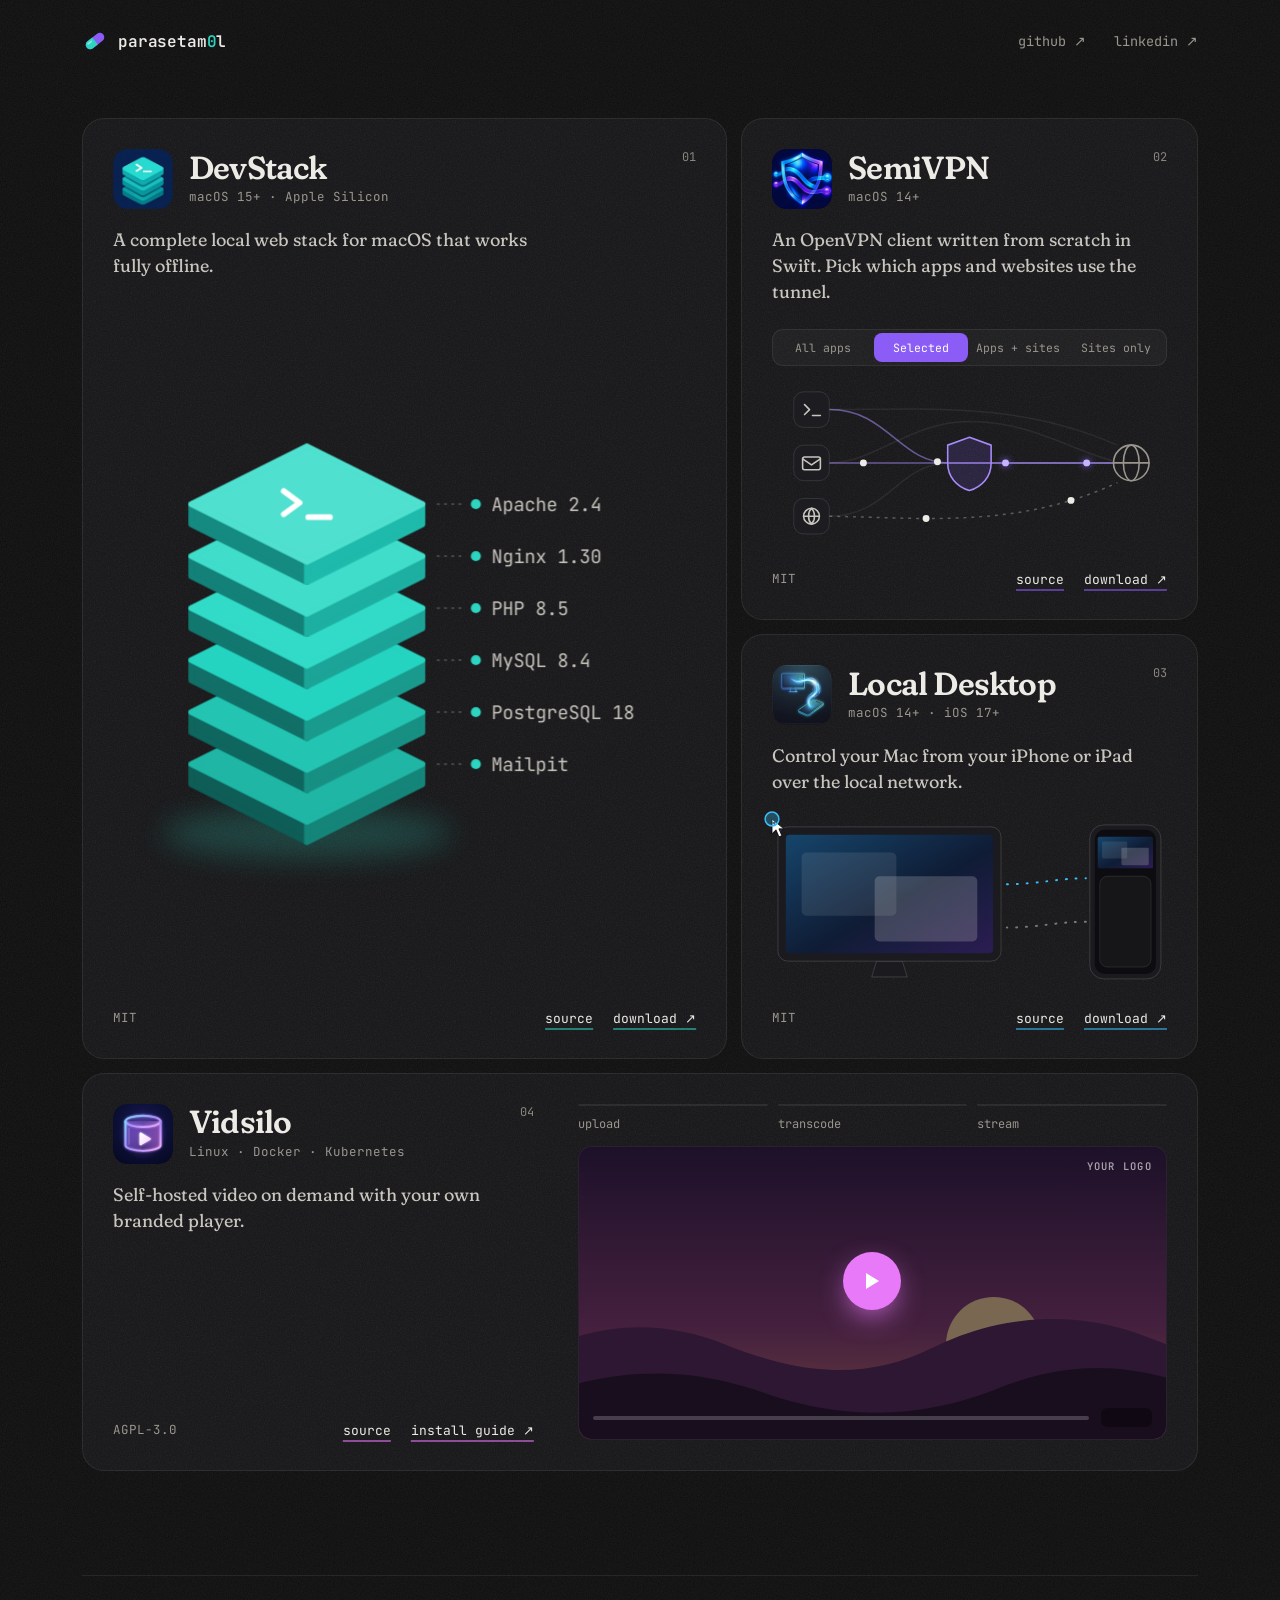
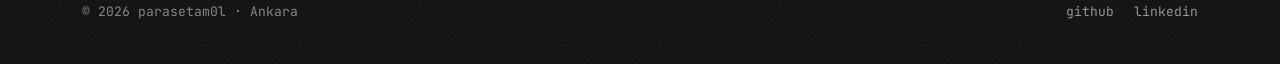
==== index.html @ 95d3b38f "Add an app showcase page for GitHub Pages A static page showing DevStack, SemiVPN, Local Desktop and" ====
<!doctype html>
<html lang="en">
<head>
  <meta charset="utf-8">
  <meta name="viewport" content="width=device-width, initial-scale=1">
  <title>parasetam0l</title>
  <meta name="description" content="Personal projects by parasetam0l: DevStack, SemiVPN, Local Desktop and Vidsilo — Mac and iPhone apps in Swift and a self-hosted video server in Go.">
  <meta name="theme-color" content="#0C0C0D">
  <link rel="canonical" href="https://parasetam0l.github.io/">
  <link rel="icon" href="assets/favicon.svg" type="image/svg+xml">
  <link rel="apple-touch-icon" href="assets/apple-touch-icon.png">
  <meta property="og:type" content="website">
  <meta property="og:url" content="https://parasetam0l.github.io/">
  <meta property="og:title" content="parasetam0l">
  <meta property="og:description" content="DevStack, SemiVPN, Local Desktop and Vidsilo — personal projects by parasetam0l.">
  <meta property="og:image" content="https://parasetam0l.github.io/assets/og.png">
  <meta property="og:image:width" content="1200">
  <meta property="og:image:height" content="630">
  <meta name="twitter:card" content="summary_large_image">
  <link rel="preload" href="assets/fonts/fraunces.woff2" as="font" type="font/woff2" crossorigin>
  <link rel="stylesheet" href="assets/site.css">
  <script>document.documentElement.classList.add('js')</script>
</head>
<body>
  <a class="skip" href="#apps">Skip to the apps</a>

  <header class="wrap top">
    <a class="logo" href="./" aria-label="parasetam0l, home">
      <svg class="capsule" viewBox="0 0 32 32" width="26" height="26" aria-hidden="true">
        <g transform="rotate(-38 16 16)">
          <rect x="3" y="10.5" width="26" height="11" rx="5.5" fill="#8B5CF6"/>
          <path d="M8.5 10.5H16v11H8.5a5.5 5.5 0 0 1 0-11z" fill="#2DD4BF"/>
          <rect x="6" y="12.5" width="7" height="2.2" rx="1.1" fill="#fff" fill-opacity=".45"/>
        </g>
      </svg>
      <span>parasetam<b>0</b>l</span>
    </a>
    <nav class="nav" aria-label="Elsewhere">
      <a href="https://github.com/parasetam0l" rel="me">github <span aria-hidden="true">↗</span></a>
      <a href="https://www.linkedin.com/in/parasetam0l" rel="me">linkedin <span aria-hidden="true">↗</span></a>
    </nav>
  </header>

  <main>
    <section class="wrap" id="apps" aria-label="Apps">
      <div class="bento">

        <article class="tile t-devstack" style="--c: #2DD4BF; --i: 0">
          <div class="th">
            <img src="assets/icons/devstack.webp" alt="" width="60" height="60">
            <div>
              <h2><a href="https://github.com/parasetam0l/devstack">DevStack</a></h2>
              <p class="meta">macOS 15+ · Apple Silicon</p>
            </div>
            <span class="no" aria-hidden="true">01</span>
          </div>
          <p class="tag">A complete local web stack for macOS that works fully offline.</p>
          <div class="scene stack" aria-hidden="true">
            <svg viewBox="0 0 360 298">
              <defs><filter id="ds-blur" x="-50%" y="-200%" width="200%" height="500%"><feGaussianBlur stdDeviation="10"/></filter></defs>
              <ellipse class="floor" cx="112" cy="280" rx="100" ry="18" filter="url(#ds-blur)"/>
              <g class="pl" style="--d:0"><g class="lift">
                <path class="side-l" d="M32 232l80 40v14l-80-40z"/><path class="side-r" d="M112 272l80-40v14l-80 40z"/><path class="top" d="M112 192l80 40-80 40-80-40z"/>
                <g class="lbl"><path class="lead" d="M202 232h20"/><circle class="dot" cx="229" cy="232" r="3.5"/><text x="240" y="237">Mailpit</text></g>
              </g></g>
              <g class="pl" style="--d:1"><g class="lift">
                <path class="side-l" d="M32 196l80 40v14l-80-40z"/><path class="side-r" d="M112 236l80-40v14l-80 40z"/><path class="top" d="M112 156l80 40-80 40-80-40z"/>
                <g class="lbl"><path class="lead" d="M202 196h20"/><circle class="dot" cx="229" cy="196" r="3.5"/><text x="240" y="201">PostgreSQL 18</text></g>
              </g></g>
              <g class="pl" style="--d:2"><g class="lift">
                <path class="side-l" d="M32 160l80 40v14l-80-40z"/><path class="side-r" d="M112 200l80-40v14l-80 40z"/><path class="top" d="M112 120l80 40-80 40-80-40z"/>
                <g class="lbl"><path class="lead" d="M202 160h20"/><circle class="dot" cx="229" cy="160" r="3.5"/><text x="240" y="165">MySQL 8.4</text></g>
              </g></g>
              <g class="pl" style="--d:3"><g class="lift">
                <path class="side-l" d="M32 124l80 40v14l-80-40z"/><path class="side-r" d="M112 164l80-40v14l-80 40z"/><path class="top" d="M112 84l80 40-80 40-80-40z"/>
                <g class="lbl"><path class="lead" d="M202 124h20"/><circle class="dot" cx="229" cy="124" r="3.5"/><text x="240" y="129">PHP 8.5</text></g>
              </g></g>
              <g class="pl" style="--d:4"><g class="lift">
                <path class="side-l" d="M32 88l80 40v14l-80-40z"/><path class="side-r" d="M112 128l80-40v14l-80 40z"/><path class="top" d="M112 48l80 40-80 40-80-40z"/>
                <g class="lbl"><path class="lead" d="M202 88h20"/><circle class="dot" cx="229" cy="88" r="3.5"/><text x="240" y="93">Nginx 1.30</text></g>
              </g></g>
              <g class="pl" style="--d:5"><g class="lift">
                <path class="side-l" d="M32 52l80 40v14l-80-40z"/><path class="side-r" d="M112 92l80-40v14l-80 40z"/><path class="top" d="M112 12l80 40-80 40-80-40z"/>
                <path class="prompt" pathLength="1" d="M96 43l11 8-11 8M113 61h15"/>
                <g class="lbl"><path class="lead" d="M202 52h20"/><circle class="dot" cx="229" cy="52" r="3.5"/><text x="240" y="57">Apache 2.4</text></g>
              </g></g>
            </svg>
          </div>
          <p class="tf">
            <span class="meta">MIT</span>
            <a href="https://github.com/parasetam0l/devstack">source<span class="sr-only"> of DevStack</span></a>
            <a href="https://github.com/parasetam0l/devstack/releases/latest">download<span class="sr-only"> DevStack</span> <span aria-hidden="true">↗</span></a>
          </p>
        </article>

        <article class="tile t-semivpn" style="--c: #8B5CF6; --i: 1">
          <div class="th">
            <img src="assets/icons/semivpn.webp" alt="" width="60" height="60">
            <div>
              <h2><a href="https://github.com/parasetam0l/semi-vpn">SemiVPN</a></h2>
              <p class="meta">macOS 14+</p>
            </div>
            <span class="no" aria-hidden="true">02</span>
          </div>
          <p class="tag">An OpenVPN client written from scratch in Swift. Pick which apps and websites use the tunnel.</p>
          <div class="scene route" data-mode="apps">
            <div class="modes" role="group" aria-label="Routing modes (illustration)">
              <button type="button" data-mode="all" aria-pressed="false">All apps</button>
              <button type="button" data-mode="apps" aria-pressed="true">Selected</button>
              <button type="button" data-mode="mixed" aria-pressed="false">Apps + sites</button>
              <button type="button" data-mode="sites" aria-pressed="false">Sites only</button>
            </div>
            <svg viewBox="0 0 400 168" aria-hidden="true">
              <path class="tp" d="M58 30c60 0 70 54 122 54h166"/>
              <path class="tp" d="M58 84h288"/>
              <path class="tp" d="M58 138c60 0 70-54 122-54h166"/>
              <path class="dp" d="M58 30c102 0 192-8 292 36"/>
              <path class="dp" d="M58 84c46 0 82-42 142-42 62 0 100 28 146 40"/>
              <path class="dp" d="M58 138c102 2 192 12 292-34"/>
              <path class="shield" d="M200 58l22 8v18c0 14-9 24-22 28-13-4-22-14-22-28V66z"/>
              <g class="node"><rect x="22" y="12" width="36" height="36" rx="10"/><path d="M33 25l5 5-5 5M41 36h8"/></g>
              <g class="node"><rect x="22" y="66" width="36" height="36" rx="10"/><rect x="31" y="78" width="18" height="13" rx="2"/><path d="M31 80l9 6 9-6"/></g>
              <g class="node"><rect x="22" y="120" width="36" height="36" rx="10"/><circle cx="40" cy="138" r="8"/><path d="M32 138h16M40 130c-4 4-4 12 0 16M40 130c4 4 4 12 0 16"/></g>
              <g class="globe"><circle cx="364" cy="84" r="18"/><ellipse cx="364" cy="84" rx="8" ry="18"/><path d="M346 84h36"/></g>
              <circle class="pk" r="3.5" cx="58" cy="30"/><circle class="pk" r="3.5" cx="58" cy="84"/><circle class="pk" r="3.5" cx="58" cy="138"/>
              <circle class="pk" r="3.5" cx="58" cy="30"/><circle class="pk" r="3.5" cx="58" cy="84"/><circle class="pk" r="3.5" cx="58" cy="138"/>
            </svg>
          </div>
          <p class="tf">
            <span class="meta">MIT</span>
            <a href="https://github.com/parasetam0l/semi-vpn">source<span class="sr-only"> of SemiVPN</span></a>
            <a href="https://github.com/parasetam0l/semi-vpn/releases/latest">download<span class="sr-only"> SemiVPN</span> <span aria-hidden="true">↗</span></a>
          </p>
        </article>

        <article class="tile t-localdesktop" style="--c: #38BDF8; --i: 2">
          <div class="th">
            <img src="assets/icons/localdesktop.webp" alt="" width="60" height="60">
            <div>
              <h2><a href="https://github.com/parasetam0l/local-desktop">Local Desktop</a></h2>
              <p class="meta">macOS 14+ · iOS 17+</p>
            </div>
            <span class="no" aria-hidden="true">03</span>
          </div>
          <p class="tag">Control your Mac from your iPhone or iPad over the local network.</p>
          <div class="scene mirror" aria-hidden="true">
            <svg viewBox="0 0 400 168">
              <defs>
                <linearGradient id="ld-wall" x1="0" y1="0" x2="1" y2="1">
                  <stop offset="0" stop-color="#16456B"/><stop offset=".55" stop-color="#0F1C35"/><stop offset="1" stop-color="#2C1D52"/>
                </linearGradient>
              </defs>
              <path class="frame" d="M106 144h26l5 16h-36z"/>
              <rect class="frame" x="6" y="8" width="226" height="136" rx="10"/>
              <rect x="14" y="16" width="210" height="120" rx="4" fill="url(#ld-wall)"/>
              <rect class="win" x="30" y="34" width="96" height="64" rx="5"/>
              <rect class="win front" x="104" y="58" width="104" height="66" rx="5"/>
              <path class="flow out" d="M238 66c32 0 52-6 80-6"/>
              <path class="flow in" d="M318 104c-28 0-48 6-80 6"/>
              <rect class="frame" x="322" y="6" width="72" height="156" rx="14"/>
              <rect x="327" y="11" width="62" height="146" rx="10" fill="#0D0D11"/>
              <rect x="330" y="18" width="56" height="32" rx="2" fill="url(#ld-wall)"/>
              <rect class="win" x="334.3" y="22.8" width="25.6" height="17.1" rx="1.5"/>
              <rect class="win front" x="354" y="29.2" width="27.7" height="17.6" rx="1.5"/>
              <rect class="pad" x="332" y="58" width="52" height="92" rx="8"/>
              <g class="cur mac"><path d="M0 0v15l4-4 3 7 3-1-3-7h5z"/></g>
              <g class="cur mini"><path d="M0 0v4.6l1.2-1.2.9 2.1.9-.3-.9-2.1h1.5z"/></g>
              <g class="finger"><circle r="7"/></g>
            </svg>
          </div>
          <p class="tf">
            <span class="meta">MIT</span>
            <a href="https://github.com/parasetam0l/local-desktop">source<span class="sr-only"> of Local Desktop</span></a>
            <a href="https://github.com/parasetam0l/local-desktop/releases/latest">download<span class="sr-only"> Local Desktop</span> <span aria-hidden="true">↗</span></a>
          </p>
        </article>

        <article class="tile t-vidsilo" style="--c: #E879F9; --i: 3">
          <div class="split-text">
            <div class="th">
              <img src="assets/icons/vidsilo.svg" alt="" width="60" height="60">
              <div>
                <h2><a href="https://github.com/parasetam0l/vidsilo">Vidsilo</a></h2>
                <p class="meta">Linux · Docker · Kubernetes</p>
              </div>
              <span class="no" aria-hidden="true">04</span>
            </div>
            <p class="tag">Self-hosted video on demand with your own branded player.</p>
          </div>
          <div class="scene vid" aria-hidden="true">
            <ol class="pipe"><li>upload</li><li>transcode</li><li>stream</li></ol>
            <div class="screen">
              <svg class="footage" viewBox="0 0 320 180" preserveAspectRatio="xMidYMid slice">
                <defs>
                  <linearGradient id="vs-sky" x1="0" y1="0" x2="0" y2="1">
                    <stop offset="0" stop-color="#2A1446"/><stop offset=".6" stop-color="#8A3A7A"/><stop offset="1" stop-color="#F08A7A"/>
                  </linearGradient>
                </defs>
                <rect width="320" height="180" fill="url(#vs-sky)"/>
                <circle class="sun" cx="226" cy="118" r="26" fill="#FFD8A8"/>
                <path class="hill far" d="M-40 132c40-26 80-30 120-14s76 20 112 2 78-22 118-6 60 12 90 2V200H-40z" fill="#5A2560"/>
                <path class="hill near" d="M-40 154c48-24 96-26 140-10s88 14 128-2 72-14 112 0 40 10 60 6V200H-40z" fill="#2B1233"/>
              </svg>
              <span class="dim"></span>
              <span class="wm">your logo</span>
              <span class="play"><svg width="18" height="20" viewBox="0 0 18 20"><path d="M3 2l13 8-13 8z" fill="#fff"/></svg></span>
              <span class="ctrl"><span class="bar"><i></i></span><span class="q"><i>480p</i><i>720p</i><i>1080p</i></span></span>
            </div>
          </div>
          <p class="tf">
            <span class="meta">AGPL-3.0</span>
            <a href="https://github.com/parasetam0l/vidsilo">source<span class="sr-only"> of Vidsilo</span></a>
            <a href="https://github.com/parasetam0l/vidsilo/blob/main/INSTALL.md">install guide<span class="sr-only"> for Vidsilo</span> <span aria-hidden="true">↗</span></a>
          </p>
        </article>

      </div>
    </section>
  </main>

  <footer class="wrap site-foot">
    <p>© <span id="year">2026</span> parasetam0l · Ankara</p>
    <p><a href="https://github.com/parasetam0l" rel="me">github</a> <a href="https://www.linkedin.com/in/parasetam0l" rel="me">linkedin</a></p>
  </footer>

  <script src="assets/site.js" defer></script>
</body>
</html>
---- assets/site.css ----
/* Fonts are self-hosted under the SIL Open Font License (see fonts/LICENSE-*.txt).
   Fraunces is pinned to SOFT 100 (WONK 1 for the italic); weight and optical size stay variable. */
@font-face { font-family: "Fraunces"; src: url(fonts/fraunces.woff2) format("woff2"); font-weight: 100 900; font-display: swap; }
@font-face { font-family: "Fraunces"; src: url(fonts/fraunces-italic.woff2) format("woff2"); font-weight: 100 900; font-style: italic; font-display: swap; }
@font-face { font-family: "JetBrains Mono"; src: url(fonts/jetbrains-mono.woff2) format("woff2"); font-weight: 100 800; font-display: swap; }

:root {
  color-scheme: dark;
  --bg: #0C0C0D;
  --surface: #141416;
  --line: rgba(237, 235, 230, .08);
  --ink: #EDEBE6;
  --soft: #C8C5BE;
  --muted: #9A968E;
  --faint: #8A867F;
  --teal: #2DD4BF;
  --violet: #8B5CF6;
  --sky: #38BDF8;
  --serif: "Fraunces", Georgia, "Times New Roman", serif;
  --mono: "JetBrains Mono", ui-monospace, SFMono-Regular, Menlo, Consolas, monospace;
  --gutter: clamp(16px, 4vw, 32px);
  --ease: cubic-bezier(.2, .7, .2, 1);
  /* Film grain, so flat surfaces don't look rendered. */
  --grain: url("data:image/svg+xml,%3Csvg xmlns='http://www.w3.org/2000/svg' width='180' height='180'%3E%3Cfilter id='n'%3E%3CfeTurbulence type='fractalNoise' baseFrequency='.8' numOctaves='3' stitchTiles='stitch'/%3E%3CfeColorMatrix values='0 0 0 0 1 0 0 0 0 1 0 0 0 0 1 0 0 0 .7 0'/%3E%3C/filter%3E%3Crect width='100%25' height='100%25' filter='url(%23n)' opacity='.1'/%3E%3C/svg%3E");
}

*, *::before, *::after { box-sizing: border-box; }
html { -webkit-text-size-adjust: 100%; }
body { margin: 0; background: var(--grain), var(--bg); color: var(--ink); font-family: var(--serif); line-height: 1.5; -webkit-font-smoothing: antialiased; -moz-osx-font-smoothing: grayscale; }
::selection { background: var(--teal); color: #04110F; }
h1, h2, p, ol { margin: 0; }
ol { padding: 0; list-style: none; }
img, svg { display: block; }
a { color: inherit; text-decoration: none; }
a:focus-visible, button:focus-visible { outline: 2px solid var(--teal); outline-offset: 3px; border-radius: 6px; }

.sr-only { position: absolute; width: 1px; height: 1px; padding: 0; margin: -1px; overflow: hidden; clip: rect(0 0 0 0); white-space: nowrap; border: 0; }
.skip { position: absolute; z-index: 60; left: var(--gutter); top: -60px; padding: 10px 16px; border-radius: 10px; background: var(--ink); color: var(--bg); font: 600 14px var(--mono); }
.skip:focus { top: 12px; }
.wrap { position: relative; max-width: 1180px; margin-inline: auto; padding-inline: var(--gutter); }

/* Header */
.top { display: flex; align-items: center; justify-content: space-between; gap: 16px; padding-block: 28px; }
.logo { display: inline-flex; align-items: center; gap: 10px; font: 600 16px var(--mono); letter-spacing: -0.01em; }
.logo b { color: var(--teal); font-weight: inherit; }
.capsule { transition: transform .8s cubic-bezier(.3, 1.6, .5, 1); }
.logo:hover .capsule { transform: rotate(180deg); }
.js .capsule { animation: tumble 1.2s cubic-bezier(.3, 1.4, .5, 1) .2s both; }
@keyframes tumble { from { transform: translateY(-14px) rotate(-200deg); opacity: 0; } }
.nav { display: flex; gap: clamp(16px, 3vw, 28px); font: 13.5px var(--mono); color: var(--muted); }
.nav a { transition: color .2s; }
.nav a:hover { color: var(--ink); }

/* Hero */
.hero { padding-block: clamp(56px, 11vw, 132px) clamp(48px, 9vw, 104px); }
h1 { font-size: clamp(46px, 9vw, 116px); font-weight: 600; line-height: .98; letter-spacing: -0.035em; }
.line { display: block; }
.line.it { position: relative; display: inline-block; font-style: italic; font-weight: 500; }
@keyframes draw { to { stroke-dashoffset: 0; } }

/* Grid */
main { padding-top: clamp(12px, 3vw, 36px); }
.bento { display: grid; grid-template-columns: repeat(12, minmax(0, 1fr)); gap: 14px; }
.t-devstack { grid-column: span 7; grid-row: span 2; }
.t-semivpn, .t-localdesktop { grid-column: span 5; }
.t-vidsilo { grid-column: 1 / -1; }

.tile { position: relative; isolation: isolate; overflow: hidden; display: flex; flex-direction: column; padding: clamp(22px, 3vw, 30px); border: 1px solid var(--line); border-radius: 22px; background: var(--grain), var(--surface); transition: border-color .4s; }
/* A spotlight that follows the pointer, tinted with the app's colour. */
.tile::before { content: ""; position: absolute; inset: 0; z-index: -1; opacity: 0; transition: opacity .5s;
  background: radial-gradient(440px circle at var(--mx, 50%) var(--my, 0%), color-mix(in srgb, var(--c) 14%, transparent), transparent 65%); }
.tile:hover { border-color: color-mix(in srgb, var(--c) 35%, var(--line)); }
.tile:hover::before { opacity: 1; }
.js .tile { opacity: 0; transform: translateY(32px); transition: opacity .9s ease, transform 1s var(--ease), border-color .4s; transition-delay: calc(var(--i) * 90ms), calc(var(--i) * 90ms), 0s; }
.js .tile.in { opacity: 1; transform: none; }

.th { display: grid; grid-template-columns: auto minmax(0, 1fr) auto; align-items: center; gap: 16px; }
.th img { width: 60px; height: 60px; border-radius: 14px; transition: transform .6s cubic-bezier(.3, 1.6, .5, 1); }
.tile:hover .th img { transform: rotate(-7deg) scale(1.07); }
.th h2 { font-size: clamp(26px, 2.6vw, 32px); font-weight: 600; line-height: 1.05; letter-spacing: -0.025em; }
.th h2 a { text-decoration: underline transparent; text-decoration-thickness: 2px; text-underline-offset: 6px; transition: color .2s, text-decoration-color .2s; }
.th h2 a:hover { color: var(--c); text-decoration-color: color-mix(in srgb, var(--c) 55%, transparent); }
.meta { margin-top: 4px; font: 12.5px/1.5 var(--mono); color: var(--muted); }
.no { align-self: start; font: 12px var(--mono); color: var(--faint); }
.tag { max-width: 36ch; margin-top: 18px; font-size: 18px; line-height: 1.45; color: var(--soft); }
.scene { margin-top: 24px; }
.tf { display: flex; flex-wrap: wrap; align-items: center; gap: 8px 20px; margin-top: auto; padding-top: 24px; font: 13px var(--mono); }
.tf .meta { margin: 0 auto 0 0; }
.tf a { text-decoration: underline; text-decoration-thickness: 1.5px; text-underline-offset: 5px; text-decoration-color: color-mix(in srgb, var(--c) 55%, transparent); transition: text-decoration-color .2s, color .2s; }
.tf a:hover { color: var(--c); text-decoration-color: var(--c); }

/* Scenes animate only while their tile is on screen. */
.js .tile:not(.live) .scene, .js .tile:not(.live) .scene * { animation-play-state: paused !important; }

/* DevStack: the stack builds itself, layer by layer */
.t-devstack .scene { flex: 1; display: grid; place-items: center; }
.stack svg { width: 100%; max-width: 520px; overflow: visible; }
.stack .floor { fill: var(--teal); opacity: .22; }
.js .stack .floor { opacity: 0; }
.tile.in .stack .floor { animation: glow-in 1.2s ease .4s forwards; }
@keyframes glow-in { to { opacity: .22; } }
.stack path, .stack circle { stroke-linejoin: round; }
.stack .top { fill: hsl(173 70% calc(42% + var(--d) * 3.5%)); stroke: hsl(173 70% calc(42% + var(--d) * 3.5%)); stroke-width: 4; }
.stack .side-r { fill: hsl(174 72% calc(30% + var(--d) * 2.5%)); stroke: hsl(174 72% calc(30% + var(--d) * 2.5%)); stroke-width: 4; }
.stack .side-l { fill: hsl(175 74% calc(21% + var(--d) * 2%)); stroke: hsl(175 74% calc(21% + var(--d) * 2%)); stroke-width: 4; }
.stack .prompt { fill: none; stroke: #fff; stroke-width: 4; stroke-linecap: round; stroke-dasharray: 1; }
.stack .lead { stroke: rgba(237, 235, 230, .28); stroke-dasharray: 2 3; }
.stack .dot { fill: var(--teal); }
.stack text { font: 13px var(--mono); fill: var(--soft); }
.stack .lift { transition: transform .7s cubic-bezier(.3, 1.5, .5, 1); }
.t-devstack:hover .lift { transform: translateY(calc(var(--d) * -7px)); }
.stack .dot { animation: blink 2.6s ease-in-out infinite; animation-delay: calc(var(--d) * -.5s); }
@keyframes blink { 50% { opacity: .35; } }
.js .stack .pl, .js .stack .lbl { opacity: 0; }
.js .stack .prompt { stroke-dashoffset: 1; }
.tile.in .stack .pl { animation: drop .8s cubic-bezier(.3, 1.35, .5, 1) both; animation-delay: calc(var(--d) * 130ms + 350ms); }
.tile.in .stack .lbl { animation: slide-in .6s var(--ease) both; animation-delay: calc(var(--d) * 130ms + 750ms); }
.tile.in .stack .prompt { animation: draw .7s ease-out 1.6s forwards; }
@keyframes drop { from { opacity: 0; transform: translateY(-60px); } 40% { opacity: 1; } to { opacity: 1; transform: none; } }
@keyframes slide-in { from { opacity: 0; transform: translateX(-10px); } to { opacity: 1; transform: none; } }

/* SemiVPN: which traffic goes through the tunnel */
.modes { display: grid; grid-template-columns: repeat(4, minmax(0, 1fr)); gap: 3px; margin-bottom: 14px; padding: 3px; border: 1px solid var(--line); border-radius: 11px; background: rgba(237, 235, 230, .03); }
.modes button { padding: 7px 2px; white-space: nowrap; border: 0; border-radius: 8px; background: none; color: var(--muted); font: 11.5px var(--mono); cursor: pointer; transition: background-color .3s, color .3s; }
.modes button:hover { color: var(--ink); }
.modes button[aria-pressed="true"] { background: var(--violet); color: #fff; }
.route svg { width: 100%; overflow: visible; }
.route .tp, .route .dp { fill: none; stroke: rgba(237, 235, 230, .07); stroke-width: 1.5; transition: stroke .5s; }
.route .tp.on { stroke: rgba(167, 139, 250, .55); }
.route .dp.on { stroke: rgba(237, 235, 230, .3); stroke-dasharray: 3 5; }
.route .shield { fill: rgba(139, 92, 246, .16); stroke: #A78BFA; stroke-width: 1.6; }
.route .node rect:first-child { fill: #1C1C21; stroke: rgba(237, 235, 230, .12); }
.route .node > :not(:first-child), .route .globe * { fill: none; stroke: var(--soft); stroke-width: 1.6; stroke-linecap: round; stroke-linejoin: round; }
.route .globe * { stroke: var(--muted); }
.route .pk { fill: var(--ink); transition: fill .2s; }
.route .pk.sealed { fill: #C4B5FD; filter: drop-shadow(0 0 4px #8B5CF6); }

/* Local Desktop: the phone's touchpad drives the Mac */
.mirror svg { width: 100%; overflow: visible; }
.mirror .frame { fill: #1A1A1F; stroke: rgba(237, 235, 230, .16); }
.mirror .win { fill: rgba(237, 235, 230, .1); }
.mirror .win.front { fill: rgba(237, 235, 230, .2); animation: click 6s infinite; }
.mirror .pad { fill: rgba(237, 235, 230, .04); stroke: rgba(237, 235, 230, .1); }
.mirror .flow { fill: none; stroke-width: 2; stroke-linecap: round; stroke-dasharray: 1 9; animation: flow 1s linear infinite; }
.mirror .flow.out { stroke: var(--sky); }
.mirror .flow.in { stroke: rgba(237, 235, 230, .45); }
.mirror .cur path { fill: #fff; stroke: #000; stroke-width: .8; }
.mirror .cur.mac { animation: cur-mac 6s var(--ease) infinite; }
.mirror .cur.mini { animation: cur-mini 6s var(--ease) infinite; }
.mirror .finger circle { fill: rgba(56, 189, 248, .3); stroke: var(--sky); stroke-width: 1.5; }
.mirror .finger { animation: finger 6s var(--ease) infinite; }
@keyframes flow { to { stroke-dashoffset: -10; } }
@keyframes click { 0%, 24%, 36%, 100% { fill: rgba(237, 235, 230, .2); } 28% { fill: rgba(56, 189, 248, .45); } }
@keyframes cur-mac { 0%, 100% { transform: translate(60px, 56px); } 22%, 32% { transform: translate(150px, 80px); } 55% { transform: translate(96px, 112px); } 78% { transform: translate(186px, 48px); } }
@keyframes cur-mini { 0%, 100% { transform: translate(342.3px, 28.7px); } 22%, 32% { transform: translate(366.3px, 35.1px); } 55% { transform: translate(351.9px, 43.6px); } 78% { transform: translate(375.9px, 26.5px); } }
@keyframes finger { 0%, 100% { transform: translate(346.8px, 91.3px); } 22% { transform: translate(363.9px, 106.5px); } 27% { transform: translate(363.9px, 106.5px) scale(.7); } 32% { transform: translate(363.9px, 106.5px); } 55% { transform: translate(353.6px, 126.8px); } 78% { transform: translate(370.8px, 86.3px); } }

/* Vidsilo: upload, transcode, then stream with the quality stepping up */
.vid { display: grid; gap: 14px; }
.pipe { display: grid; grid-template-columns: repeat(3, minmax(0, 1fr)); gap: 10px; font: 12px var(--mono); color: var(--muted); }
.pipe li { position: relative; padding-top: 12px; }
.pipe li::before, .pipe li::after { content: ""; position: absolute; inset: 0 0 auto; height: 2px; border-radius: 2px; background: var(--line); }
.pipe li::after { background: var(--c); transform: scaleX(0); transform-origin: left; animation: 10s linear infinite; }
.pipe li:nth-child(1)::after { animation-name: step1; }
.pipe li:nth-child(2)::after { animation-name: step2; }
.pipe li:nth-child(3)::after { animation-name: step3; }
@keyframes step1 { 14%, 94% { transform: scaleX(1); opacity: 1; } 100% { transform: scaleX(1); opacity: 0; } }
@keyframes step2 { 0%, 14% { transform: scaleX(0); } 30%, 94% { transform: scaleX(1); opacity: 1; } 100% { transform: scaleX(1); opacity: 0; } }
@keyframes step3 { 0%, 30% { transform: scaleX(0); } 34%, 94% { transform: scaleX(1); opacity: 1; } 100% { transform: scaleX(1); opacity: 0; } }
.screen { position: relative; overflow: hidden; aspect-ratio: 16 / 8; border: 1px solid var(--line); border-radius: 14px; background: #1A0F22; }
.footage { position: absolute; inset: 0; width: 100%; height: 100%; }
.footage .sun { animation: sun 10s ease-in-out infinite alternate; }
.footage .hill { animation: drift 10s ease-in-out infinite alternate; }
.footage .near { animation-duration: 7s; animation-direction: alternate-reverse; }
@keyframes sun { to { transform: translateY(-34px); } }
@keyframes drift { to { transform: translateX(-34px); } }
.screen .dim { position: absolute; inset: 0; background: rgba(12, 12, 13, .55); animation: dim 10s infinite; }
@keyframes dim { 0%, 32% { opacity: 1; } 38%, 94% { opacity: 0; } 100% { opacity: 1; } }
.screen .play { position: absolute; left: 50%; top: 46%; display: grid; place-items: center; width: 58px; height: 58px; margin: -29px 0 0 -29px; border-radius: 50%; background: var(--c); box-shadow: 0 10px 30px -8px var(--c); animation: play 10s infinite; }
@keyframes play { 0%, 30% { opacity: 1; transform: none; } 36%, 94% { opacity: 0; transform: scale(.6); } 100% { opacity: 1; transform: none; } }
.screen .wm { position: absolute; top: 12px; right: 14px; font: 600 10.5px var(--mono); letter-spacing: .12em; text-transform: uppercase; color: rgba(255, 255, 255, .6); }
.screen .ctrl { position: absolute; inset: auto 14px 12px; display: flex; align-items: center; gap: 12px; font: 11.5px var(--mono); color: #FBE7FF; }
.screen .bar { flex: 1; height: 4px; overflow: hidden; border-radius: 4px; background: rgba(255, 255, 255, .2); }
.screen .bar i { display: block; height: 100%; background: var(--c); transform: scaleX(0); transform-origin: left; animation: progress 10s linear infinite; }
@keyframes progress { 0%, 36% { transform: scaleX(0); } 94% { transform: scaleX(1); } 100% { transform: scaleX(1); opacity: 0; } }
.screen .q { position: relative; display: grid; padding: 2px 8px; border-radius: 6px; background: rgba(0, 0, 0, .35); }
.screen .q i { grid-area: 1 / 1; font-style: normal; text-align: center; opacity: 0; animation: 10s infinite; }
.screen .q i:nth-child(1) { animation-name: q1; }
.screen .q i:nth-child(2) { animation-name: q2; }
.screen .q i:nth-child(3) { animation-name: q3; }
@keyframes q1 { 0%, 50% { opacity: 1; } 52%, 100% { opacity: 0; } }
@keyframes q2 { 0%, 50% { opacity: 0; } 52%, 66% { opacity: 1; } 68%, 100% { opacity: 0; } }
@keyframes q3 { 0%, 66% { opacity: 0; } 68%, 96% { opacity: 1; } 98%, 100% { opacity: 0; } }

/* Vidsilo spans the grid: text on the left, the player on the right */
.t-vidsilo { display: grid; grid-template-columns: minmax(0, 5fr) minmax(0, 7fr); grid-template-rows: auto 1fr; grid-template-areas: "text scene" "foot scene"; column-gap: 44px; }
.t-vidsilo .split-text { grid-area: text; }
.t-vidsilo .scene { grid-area: scene; margin-top: 0; }
.t-vidsilo .tf { grid-area: foot; }

/* Footer */
.site-foot { display: flex; flex-wrap: wrap; justify-content: space-between; gap: 12px 24px; margin-top: clamp(64px, 9vw, 104px); padding-block: 28px 44px; font: 13px var(--mono); color: var(--faint); }
.site-foot::before { content: ""; position: absolute; top: 0; left: var(--gutter); right: var(--gutter); border-top: 1px solid var(--line); }
.site-foot p:last-child { display: flex; gap: 20px; }
.site-foot a { color: var(--muted); transition: color .2s; }
.site-foot a:hover { color: var(--ink); }

/* Tablet: two columns */
@media (max-width: 1023px) {
  .bento { grid-template-columns: repeat(2, minmax(0, 1fr)); }
  .t-devstack { grid-column: 1 / -1; grid-row: auto; }
  .t-semivpn, .t-localdesktop { grid-column: span 1; }
  .modes { grid-template-columns: repeat(2, minmax(0, 1fr)); }
}
@media (max-width: 760px) {
  .t-vidsilo { grid-template-columns: minmax(0, 1fr); grid-template-rows: auto; grid-template-areas: "text" "scene" "foot"; }
  .t-vidsilo .scene { margin-top: 24px; }
}
/* Phone: one column */
@media (max-width: 640px) {
  .bento { grid-template-columns: minmax(0, 1fr); }
  .t-semivpn, .t-localdesktop { grid-column: auto; }
  .tag { font-size: 17px; }
  .tf .meta { flex-basis: 100%; }
}

@media (prefers-reduced-motion: reduce) {
  *, *::before, *::after { animation-duration: .001ms !important; animation-iteration-count: 1 !important; animation-delay: 0s !important; transition-duration: .001ms !important; transition-delay: 0s !important; }
}
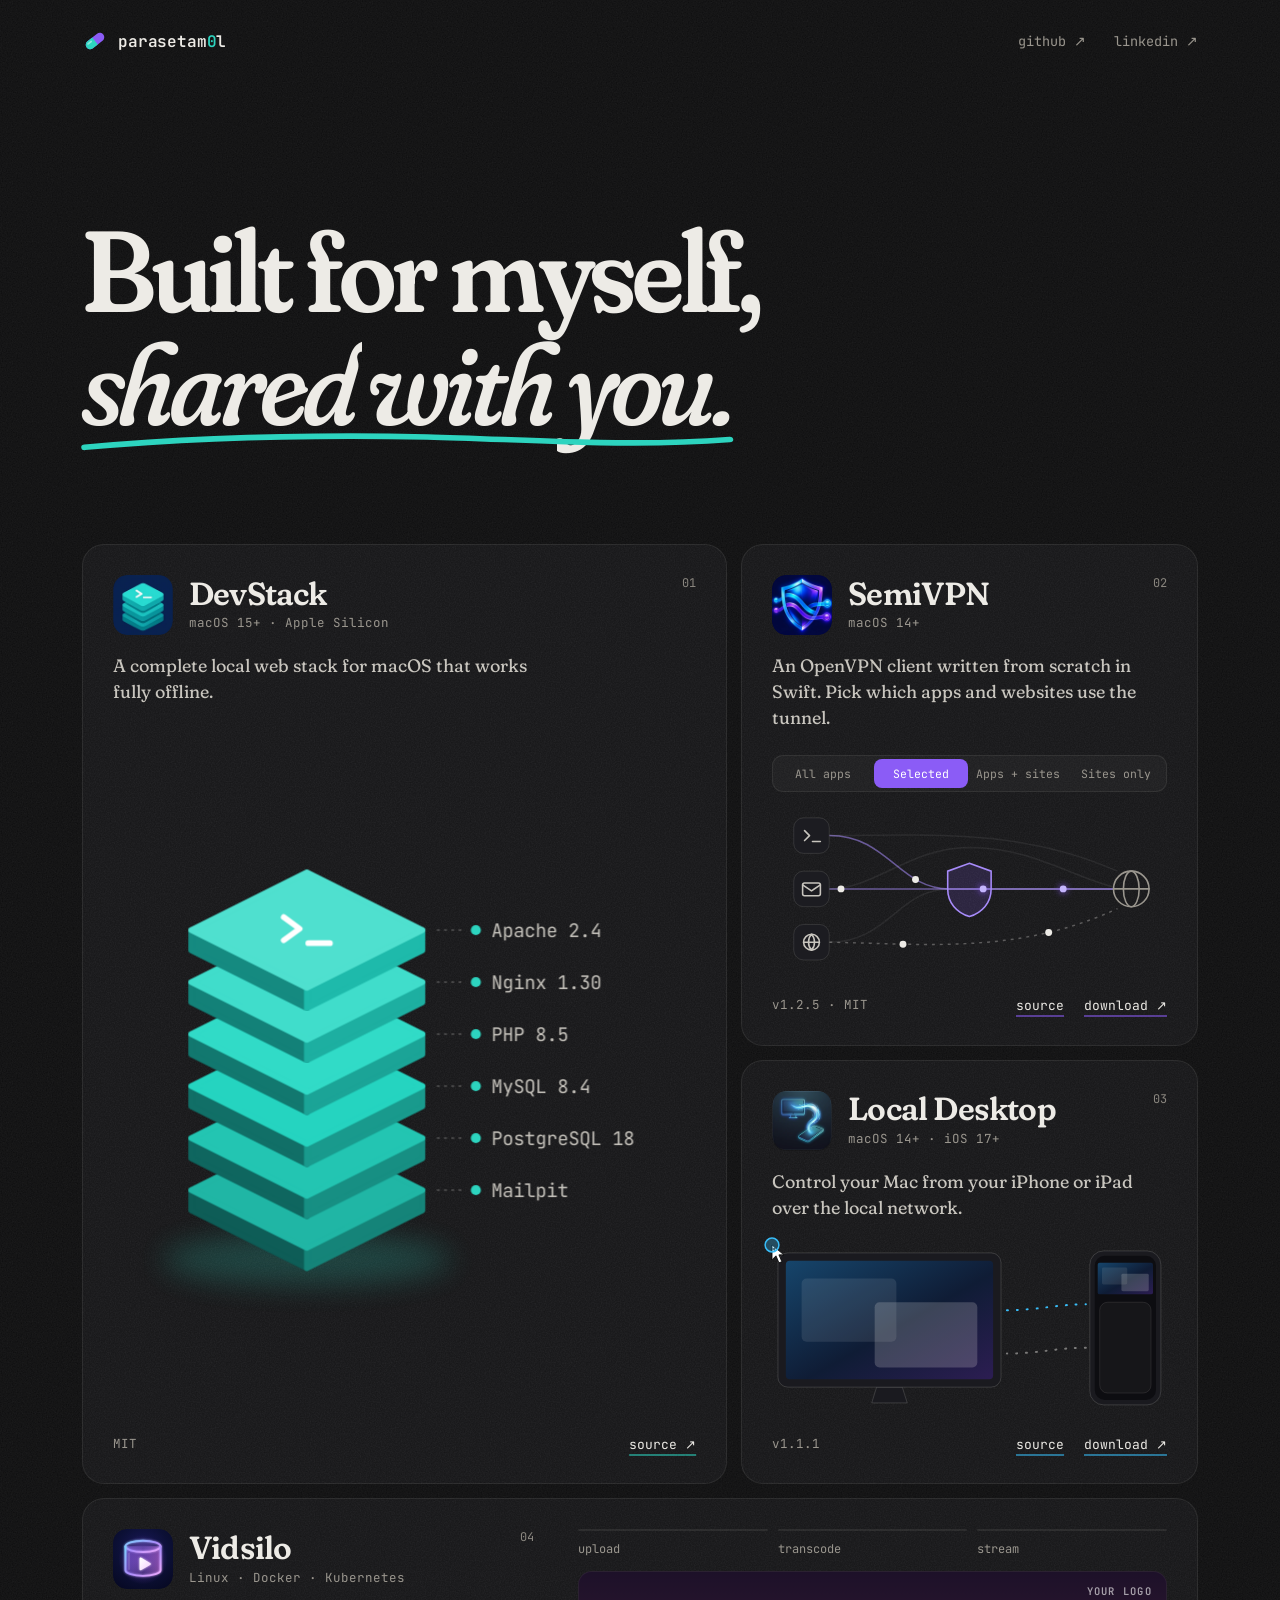
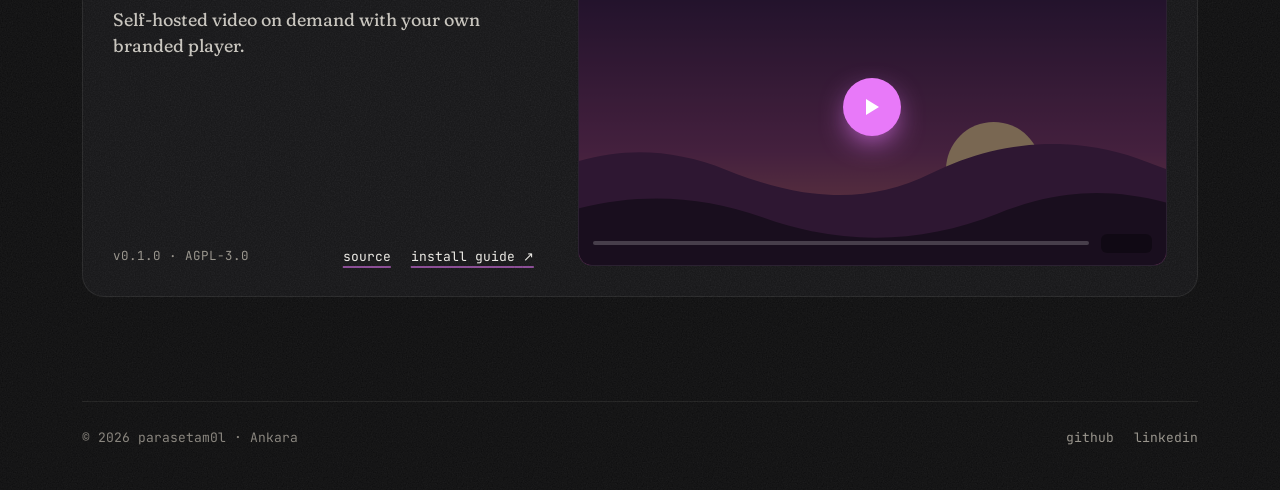
==== commit 455a675a: "Add an app showcase page for GitHub Pages A static page showing DevStack, SemiVPN, Local Desktop and" ====
--- a/index.html
+++ b/index.html
@@ -3,7 +3,7 @@
 <head>
   <meta charset="utf-8">
   <meta name="viewport" content="width=device-width, initial-scale=1">
-  <title>parasetam0l</title>
+  <title>parasetam0l — built for myself, shared with you</title>
   <meta name="description" content="Personal projects by parasetam0l: DevStack, SemiVPN, Local Desktop and Vidsilo — Mac and iPhone apps in Swift and a self-hosted video server in Go.">
   <meta name="theme-color" content="#0C0C0D">
   <link rel="canonical" href="https://parasetam0l.github.io/">
@@ -11,13 +11,14 @@
   <link rel="apple-touch-icon" href="assets/apple-touch-icon.png">
   <meta property="og:type" content="website">
   <meta property="og:url" content="https://parasetam0l.github.io/">
-  <meta property="og:title" content="parasetam0l">
+  <meta property="og:title" content="Built for myself, shared with you.">
   <meta property="og:description" content="DevStack, SemiVPN, Local Desktop and Vidsilo — personal projects by parasetam0l.">
   <meta property="og:image" content="https://parasetam0l.github.io/assets/og.png">
   <meta property="og:image:width" content="1200">
   <meta property="og:image:height" content="630">
   <meta name="twitter:card" content="summary_large_image">
   <link rel="preload" href="assets/fonts/fraunces.woff2" as="font" type="font/woff2" crossorigin>
+  <link rel="preload" href="assets/fonts/fraunces-italic.woff2" as="font" type="font/woff2" crossorigin>
   <link rel="stylesheet" href="assets/site.css">
   <script>document.documentElement.classList.add('js')</script>
 </head>
@@ -42,6 +43,13 @@
   </header>
 
   <main>
+    <section class="wrap hero">
+      <h1>
+        <span class="line"><span class="w" style="--k:0"><span>Built</span></span> <span class="w" style="--k:1"><span>for</span></span> <span class="w" style="--k:2"><span>myself,</span></span></span>
+        <span class="line it"><span class="w" style="--k:3"><span>shared</span></span> <span class="w" style="--k:4"><span>with</span></span> <span class="w" style="--k:5"><span>you.</span></span><svg class="scribble" viewBox="0 0 600 40" preserveAspectRatio="none" aria-hidden="true"><path pathLength="1" d="M8 27C96 17 205 12 318 15c92 3 182 12 274 3"/></svg></span>
+      </h1>
+    </section>
+
     <section class="wrap" id="apps" aria-label="Apps">
       <div class="bento">
 
@@ -49,7 +57,7 @@
           <div class="th">
             <img src="assets/icons/devstack.webp" alt="" width="60" height="60">
             <div>
-              <h2><a href="https://github.com/parasetam0l/devstack">DevStack</a></h2>
+              <h2>DevStack</h2>
               <p class="meta">macOS 15+ · Apple Silicon</p>
             </div>
             <span class="no" aria-hidden="true">01</span>
@@ -88,8 +96,7 @@
           </div>
           <p class="tf">
             <span class="meta">MIT</span>
-            <a href="https://github.com/parasetam0l/devstack">source<span class="sr-only"> of DevStack</span></a>
-            <a href="https://github.com/parasetam0l/devstack/releases/latest">download<span class="sr-only"> DevStack</span> <span aria-hidden="true">↗</span></a>
+            <a href="https://github.com/parasetam0l/devstack">source<span class="sr-only"> of DevStack</span> <span aria-hidden="true">↗</span></a>
           </p>
         </article>
 
@@ -97,7 +104,7 @@
           <div class="th">
             <img src="assets/icons/semivpn.webp" alt="" width="60" height="60">
             <div>
-              <h2><a href="https://github.com/parasetam0l/semi-vpn">SemiVPN</a></h2>
+              <h2>SemiVPN</h2>
               <p class="meta">macOS 14+</p>
             </div>
             <span class="no" aria-hidden="true">02</span>
@@ -127,7 +134,7 @@
             </svg>
           </div>
           <p class="tf">
-            <span class="meta">MIT</span>
+            <span class="meta"><span data-release="semi-vpn">v1.2.5</span> · MIT</span>
             <a href="https://github.com/parasetam0l/semi-vpn">source<span class="sr-only"> of SemiVPN</span></a>
             <a href="https://github.com/parasetam0l/semi-vpn/releases/latest">download<span class="sr-only"> SemiVPN</span> <span aria-hidden="true">↗</span></a>
           </p>
@@ -137,7 +144,7 @@
           <div class="th">
             <img src="assets/icons/localdesktop.webp" alt="" width="60" height="60">
             <div>
-              <h2><a href="https://github.com/parasetam0l/local-desktop">Local Desktop</a></h2>
+              <h2>Local Desktop</h2>
               <p class="meta">macOS 14+ · iOS 17+</p>
             </div>
             <span class="no" aria-hidden="true">03</span>
@@ -169,7 +176,7 @@
             </svg>
           </div>
           <p class="tf">
-            <span class="meta">MIT</span>
+            <span class="meta"><span data-release="local-desktop">v1.1.1</span></span>
             <a href="https://github.com/parasetam0l/local-desktop">source<span class="sr-only"> of Local Desktop</span></a>
             <a href="https://github.com/parasetam0l/local-desktop/releases/latest">download<span class="sr-only"> Local Desktop</span> <span aria-hidden="true">↗</span></a>
           </p>
@@ -180,7 +187,7 @@
             <div class="th">
               <img src="assets/icons/vidsilo.svg" alt="" width="60" height="60">
               <div>
-                <h2><a href="https://github.com/parasetam0l/vidsilo">Vidsilo</a></h2>
+                <h2>Vidsilo</h2>
                 <p class="meta">Linux · Docker · Kubernetes</p>
               </div>
               <span class="no" aria-hidden="true">04</span>
@@ -208,7 +215,7 @@
             </div>
           </div>
           <p class="tf">
-            <span class="meta">AGPL-3.0</span>
+            <span class="meta"><span data-release="vidsilo">v0.1.0</span> · AGPL-3.0</span>
             <a href="https://github.com/parasetam0l/vidsilo">source<span class="sr-only"> of Vidsilo</span></a>
             <a href="https://github.com/parasetam0l/vidsilo/blob/main/INSTALL.md">install guide<span class="sr-only"> for Vidsilo</span> <span aria-hidden="true">↗</span></a>
           </p>
--- a/assets/site.css
+++ b/assets/site.css
@@ -56,10 +56,16 @@
 h1 { font-size: clamp(46px, 9vw, 116px); font-weight: 600; line-height: .98; letter-spacing: -0.035em; }
 .line { display: block; }
 .line.it { position: relative; display: inline-block; font-style: italic; font-weight: 500; }
+.w { display: inline-block; overflow: hidden; padding: 0 .08em .22em; margin: 0 -.08em -.22em; vertical-align: top; }
+.w > span { display: inline-block; }
+.js .w > span { animation: rise 1.1s var(--ease) both; animation-delay: calc(var(--k) * 75ms + 150ms); }
+@keyframes rise { from { transform: translateY(115%); } }
+.scribble { position: absolute; left: -1%; bottom: -.16em; width: 102%; height: .3em; overflow: visible; }
+.scribble path { fill: none; stroke: var(--teal); stroke-width: 6.5; stroke-linecap: round; stroke-dasharray: 1; }
+.js .scribble path { stroke-dashoffset: 1; animation: draw 1.2s cubic-bezier(.6, 0, .2, 1) .9s forwards; }
 @keyframes draw { to { stroke-dashoffset: 0; } }
 
 /* Grid */
-main { padding-top: clamp(12px, 3vw, 36px); }
 .bento { display: grid; grid-template-columns: repeat(12, minmax(0, 1fr)); gap: 14px; }
 .t-devstack { grid-column: span 7; grid-row: span 2; }
 .t-semivpn, .t-localdesktop { grid-column: span 5; }
@@ -78,8 +84,6 @@
 .th img { width: 60px; height: 60px; border-radius: 14px; transition: transform .6s cubic-bezier(.3, 1.6, .5, 1); }
 .tile:hover .th img { transform: rotate(-7deg) scale(1.07); }
 .th h2 { font-size: clamp(26px, 2.6vw, 32px); font-weight: 600; line-height: 1.05; letter-spacing: -0.025em; }
-.th h2 a { text-decoration: underline transparent; text-decoration-thickness: 2px; text-underline-offset: 6px; transition: color .2s, text-decoration-color .2s; }
-.th h2 a:hover { color: var(--c); text-decoration-color: color-mix(in srgb, var(--c) 55%, transparent); }
 .meta { margin-top: 4px; font: 12.5px/1.5 var(--mono); color: var(--muted); }
 .no { align-self: start; font: 12px var(--mono); color: var(--faint); }
 .tag { max-width: 36ch; margin-top: 18px; font-size: 18px; line-height: 1.45; color: var(--soft); }
